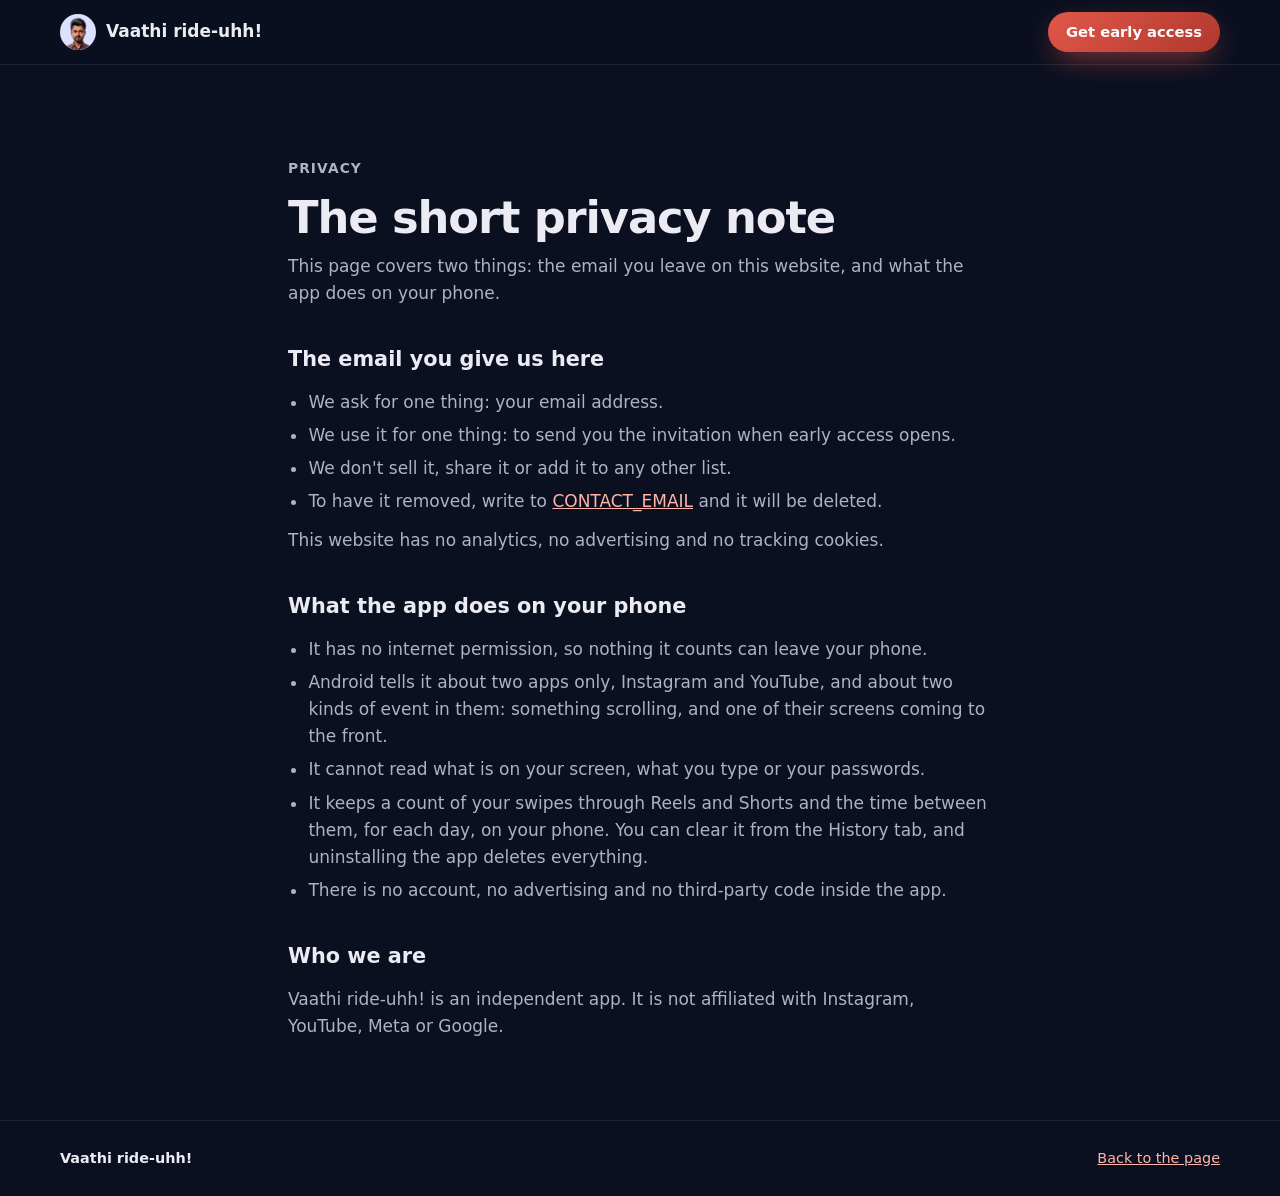
==== web/early-access/privacy.html @ 0ed6becf "Add the Vaathi ride-uhh! app and its early-access page The project had no repository until now, so t" ====
<!doctype html>
<html lang="en">
<head>
  <meta charset="utf-8">
  <meta name="viewport" content="width=device-width, initial-scale=1">
  <title>Privacy · Vaathi ride-uhh!</title>
  <meta name="theme-color" content="#0E1322">
  <link rel="icon" href="assets/vaathi-head.webp">
  <link rel="stylesheet" href="styles.css">
</head>
<body>

<header class="nav">
  <a class="brand" href="index.html">
    <img src="assets/vaathi-head.webp" alt="" width="36" height="36">
    <span>Vaathi ride-uhh!</span>
  </a>
  <a class="button button-small" href="index.html#join">Get early access</a>
</header>

<main class="prose">
  <p class="kicker">Privacy</p>
  <h1>The short privacy note</h1>
  <p>This page covers two things: the email you leave on this website, and what the app does on your phone.</p>

  <h2>The email you give us here</h2>
  <ul>
    <li>We ask for one thing: your email address.</li>
    <li>We use it for one thing: to send you the invitation when early access opens.</li>
    <li>We don't sell it, share it or add it to any other list.</li>
    <li>To have it removed, write to <a href="mailto:CONTACT_EMAIL">CONTACT_EMAIL</a> and it will be deleted.</li>
  </ul>
  <p>This website has no analytics, no advertising and no tracking cookies.</p>

  <h2>What the app does on your phone</h2>
  <ul>
    <li>It has no internet permission, so nothing it counts can leave your phone.</li>
    <li>Android tells it about two apps only, Instagram and YouTube, and about two kinds of event in them: something scrolling, and one of their screens coming to the front.</li>
    <li>It cannot read what is on your screen, what you type or your passwords.</li>
    <li>It keeps a count of your swipes through Reels and Shorts and the time between them, for each day, on your phone. You can clear it from the History tab, and uninstalling the app deletes everything.</li>
    <li>There is no account, no advertising and no third-party code inside the app.</li>
  </ul>

  <h2>Who we are</h2>
  <p>Vaathi ride-uhh! is an independent app. It is not affiliated with Instagram, YouTube, Meta or Google.</p>
</main>

<footer class="footer">
  <p><strong>Vaathi ride-uhh!</strong></p>
  <p><a href="index.html">Back to the page</a></p>
</footer>

</body>
</html>
---- web/early-access/styles.css ----
/* Vaathi ride-uhh! early-access page.
   The colours are the app's: the brick red and navy of the character's checked shirt, on the
   night-time navy the app draws across the screen when he walks in. */

:root {
  --ink: #0b1020;
  --ink-2: #111730;
  --ink-3: #1a2140;
  --line: rgba(255, 255, 255, 0.09);
  --text: #ecebf4;
  --muted: #aeb1c9;
  --red: #e2574a;
  --red-deep: #b0382d;
  --peach: #ffb4a8;
  --lavender: #b7c4ff;
  --navy: #2f3e6e;
  --radius: 24px;
  --page: min(1160px, 100% - 40px);
  --font: "Roboto", system-ui, -apple-system, "Segoe UI", "Helvetica Neue", Arial, sans-serif;
}

*,
*::before,
*::after {
  box-sizing: border-box;
}

html {
  scroll-behavior: smooth;
  scroll-padding-top: 84px;
}

body {
  margin: 0;
  background: var(--ink);
  color: var(--text);
  font: 400 17px/1.6 var(--font);
  -webkit-font-smoothing: antialiased;
  overflow-x: hidden;
}

h1,
h2,
h3,
p,
ul,
ol,
figure {
  margin: 0;
}

ul,
ol {
  padding: 0;
  list-style: none;
}

img {
  display: block;
  max-width: 100%;
  height: auto;
}

a {
  color: var(--peach);
}

a:focus-visible,
button:focus-visible,
input:focus-visible {
  outline: 3px solid var(--lavender);
  outline-offset: 3px;
}

.sr-only {
  position: absolute;
  width: 1px;
  height: 1px;
  overflow: hidden;
  clip-path: inset(50%);
  white-space: nowrap;
}

.sprite {
  position: absolute;
  width: 0;
  height: 0;
}

svg {
  width: 22px;
  height: 22px;
  flex: none;
  fill: none;
  stroke: currentColor;
  stroke-width: 2;
  stroke-linecap: round;
  stroke-linejoin: round;
}

.sprite .solid {
  fill: currentColor;
  stroke: none;
}

/* ---------- Buttons ---------- */

.button {
  display: inline-flex;
  align-items: center;
  justify-content: center;
  padding: 0 26px;
  height: 52px;
  border: 0;
  border-radius: 999px;
  background: linear-gradient(135deg, var(--red), var(--red-deep));
  color: #fff;
  font: 700 1rem/1 var(--font);
  text-decoration: none;
  white-space: nowrap;
  cursor: pointer;
  box-shadow: 0 10px 30px -8px rgba(226, 87, 74, 0.7);
  transition: transform 0.18s ease, box-shadow 0.18s ease, filter 0.18s ease;
}

.button:hover {
  transform: translateY(-2px);
  box-shadow: 0 16px 36px -8px rgba(226, 87, 74, 0.85);
  filter: brightness(1.08);
}

.button:active {
  transform: translateY(0);
}

.button[disabled] {
  opacity: 0.7;
  cursor: progress;
}

.button-small {
  height: 40px;
  padding: 0 18px;
  font-size: 0.92rem;
}

/* ---------- Top bar ---------- */

.nav {
  position: sticky;
  top: 0;
  z-index: 20;
  display: flex;
  align-items: center;
  gap: 24px;
  padding: 12px max(20px, (100% - 1160px) / 2);
  background: rgba(11, 16, 32, 0.72);
  backdrop-filter: blur(14px);
  -webkit-backdrop-filter: blur(14px);
  border-bottom: 1px solid var(--line);
}

.brand {
  display: flex;
  align-items: center;
  gap: 10px;
  margin-right: auto;
  color: var(--text);
  font-weight: 800;
  text-decoration: none;
}

.brand img {
  border-radius: 50%;
  background: #dce1ff;
}

.nav nav {
  display: flex;
  gap: 22px;
}

.nav nav a {
  color: var(--muted);
  font-size: 0.95rem;
  text-decoration: none;
  transition: color 0.15s;
}

.nav nav a:hover {
  color: var(--text);
}

/* ---------- Hero ---------- */

.hero {
  position: relative;
  overflow: hidden;
  background:
    radial-gradient(60% 70% at 12% 0%, rgba(176, 56, 45, 0.42), transparent 70%),
    radial-gradient(50% 60% at 95% 30%, rgba(47, 62, 110, 0.65), transparent 70%),
    var(--ink);
}

.particles {
  position: absolute;
  inset: 0;
  width: 100%;
  height: 100%;
  pointer-events: none;
}

.hero-grid {
  position: relative;
  width: var(--page);
  margin: 0 auto;
  padding: clamp(40px, 7vw, 88px) 0 clamp(24px, 4vw, 48px);
  display: grid;
  grid-template-columns: 1.08fr 0.92fr;
  gap: 32px;
  align-items: center;
}

.kicker {
  display: inline-flex;
  align-items: center;
  gap: 8px;
  color: var(--peach);
  font-weight: 700;
  font-size: 0.86rem;
  letter-spacing: 0.08em;
  text-transform: uppercase;
}

.kicker .dot {
  width: 8px;
  height: 8px;
  border-radius: 50%;
  background: var(--red);
  box-shadow: 0 0 0 0 rgba(226, 87, 74, 0.7);
  animation: ping 1.8s ease-out infinite;
}

h1 {
  margin-top: 14px;
  font-size: clamp(2.7rem, 6.4vw, 4.9rem);
  font-weight: 800;
  line-height: 1.02;
  letter-spacing: -0.025em;
}

.shine {
  background: linear-gradient(100deg, var(--peach) 0%, var(--red) 35%, var(--lavender) 65%, var(--peach) 100%);
  background-size: 220% 100%;
  -webkit-background-clip: text;
  background-clip: text;
  color: transparent;
  animation: shine 6s linear infinite;
}

.lead {
  margin-top: 20px;
  max-width: 34rem;
  color: var(--muted);
  font-size: clamp(1.05rem, 1.6vw, 1.22rem);
}

.lead em {
  color: var(--text);
  font-style: normal;
  font-weight: 600;
}

/* ---------- Sign-up form ---------- */

@property --turn {
  syntax: "<angle>";
  inherits: false;
  initial-value: 0deg;
}

.signup {
  margin-top: 30px;
  max-width: 34rem;
}

/* The field wears a ring of colour that keeps turning, so the eye lands on it first */
.signup-field {
  position: relative;
  display: flex;
  gap: 8px;
  padding: 7px;
  border-radius: 999px;
  background:
    linear-gradient(var(--ink-2), var(--ink-2)) padding-box,
    conic-gradient(from var(--turn), var(--red), var(--peach), var(--lavender), var(--navy), var(--red)) border-box;
  border: 2px solid transparent;
  box-shadow: 0 0 0 6px rgba(226, 87, 74, 0.1), 0 24px 60px -20px rgba(226, 87, 74, 0.55);
  animation: turn 5s linear infinite;
  transition: box-shadow 0.2s;
}

.signup-field:focus-within {
  box-shadow: 0 0 0 8px rgba(183, 196, 255, 0.18), 0 24px 60px -16px rgba(226, 87, 74, 0.7);
}

.signup-field input {
  flex: 1;
  min-width: 0;
  height: 52px;
  padding: 0 20px;
  border: 0;
  border-radius: 999px;
  background: transparent;
  color: var(--text);
  font: 500 1.08rem/1 var(--font);
}

.signup-field input::placeholder {
  color: #7d819c;
}

.signup-field input:focus-visible {
  outline: none;
}

.signup-status {
  min-height: 1.5em;
  margin-top: 12px;
  padding-left: 22px;
  font-weight: 600;
}

.signup-status.ok {
  color: #9ee6b8;
}

.signup-status.warn {
  color: var(--peach);
}

.signup-note {
  padding-left: 22px;
  color: var(--muted);
  font-size: 0.9rem;
}

.signup-large {
  max-width: 36rem;
}

.signup-large .signup-field input {
  height: 58px;
  font-size: 1.15rem;
}

.signup-large .button {
  height: 58px;
}

.trust {
  display: flex;
  flex-wrap: wrap;
  gap: 10px 22px;
  margin-top: 26px;
  color: var(--text);
  font-size: 0.95rem;
  font-weight: 500;
}

.trust li {
  display: flex;
  align-items: center;
  gap: 8px;
}

.trust svg {
  width: 20px;
  height: 20px;
  padding: 3px;
  border-radius: 50%;
  background: rgba(158, 230, 184, 0.16);
  color: #9ee6b8;
  stroke-width: 3;
}

/* ---------- The character's stage ---------- */

.stage {
  position: relative;
  display: grid;
  place-items: end center;
  min-height: clamp(420px, 62vh, 640px);
}

.halo {
  position: absolute;
  left: 50%;
  bottom: 6%;
  aspect-ratio: 1;
  border-radius: 50%;
  translate: -50% 0;
  animation: breathe 6s ease-in-out infinite;
}

.halo-1 {
  width: 96%;
  border: 1px solid rgba(255, 255, 255, 0.07);
  background: radial-gradient(circle, rgba(226, 87, 74, 0.2), transparent 68%);
}

.halo-2 {
  width: 70%;
  bottom: 14%;
  border: 1px solid rgba(255, 255, 255, 0.09);
  animation-delay: -2s;
}

.halo-3 {
  width: 44%;
  bottom: 22%;
  border: 1px dashed rgba(255, 180, 168, 0.3);
  animation: spin 40s linear infinite;
}

.vaathi {
  position: relative;
  height: clamp(400px, 60vh, 620px);
  width: auto;
  filter: drop-shadow(0 30px 40px rgba(0, 0, 0, 0.55));
}

.chip,
.says {
  position: absolute;
  z-index: 2;
  box-shadow: 0 18px 40px -12px rgba(0, 0, 0, 0.7);
  animation: float 5s ease-in-out infinite;
}

/* The app's own count bubble, counting up and then turning red */
.chip {
  top: 9%;
  left: 2%;
  display: flex;
  align-items: center;
  gap: 8px;
  padding: 6px 16px 6px 6px;
  border-radius: 999px;
  background: #e9e8f1;
  color: #1a1b26;
  font-weight: 700;
  font-size: 0.92rem;
  transition: background 0.35s, color 0.35s;
}

.chip img {
  border-radius: 50%;
  background: #dce1ff;
}

.chip.is-warning {
  background: var(--red);
  color: #fff;
}

.says {
  top: 13%;
  right: -2%;
  max-width: 15rem;
  padding: 14px 18px;
  border-radius: 20px 20px 20px 6px;
  background: var(--ink-3);
  border: 1px solid var(--line);
  font-weight: 700;
  line-height: 1.35;
  animation-delay: -2.5s;
}

.says span {
  display: block;
  transition: opacity 0.35s, transform 0.35s;
}

.says.is-changing span {
  opacity: 0;
  transform: translateY(8px);
}

/* ---------- Ticker ---------- */

.ticker {
  overflow: hidden;
  border-block: 1px solid var(--line);
  background: var(--ink-2);
}

.ticker-track {
  display: flex;
  width: max-content;
  animation: slide 36s linear infinite;
}

.ticker span {
  padding: 16px 0;
  color: var(--muted);
  font-weight: 700;
  font-size: 1.05rem;
  white-space: nowrap;
}

.ticker span::after {
  content: "✦";
  margin: 0 26px;
  color: var(--red);
}

/* ---------- Sections ---------- */

.section {
  position: relative;
  padding: clamp(64px, 9vw, 112px) 0;
}

.section > * {
  width: var(--page);
  margin-inline: auto;
}

.section-tint {
  background: linear-gradient(var(--ink-2), var(--ink));
}

.section-head {
  max-width: 44rem;
  margin: 0 auto clamp(32px, 5vw, 56px);
  text-align: center;
}

.section-head h2,
.cta h2 {
  margin-top: 10px;
  font-size: clamp(2rem, 4.4vw, 3.2rem);
  font-weight: 800;
  line-height: 1.08;
  letter-spacing: -0.02em;
}

.section-head p:last-child {
  margin-top: 14px;
  color: var(--muted);
  font-size: 1.1rem;
}

/* ---------- Feature cards ---------- */

.cards {
  display: grid;
  grid-template-columns: repeat(4, 1fr);
  gap: 16px;
}

.card {
  position: relative;
  overflow: hidden;
  padding: 24px 22px 26px;
  border: 1px solid var(--line);
  border-radius: var(--radius);
  background: linear-gradient(160deg, var(--ink-3), var(--ink-2));
  transition: transform 0.25s ease, border-color 0.25s ease, box-shadow 0.25s ease;
}

/* A patch of light that follows the pointer across the card */
.card::before {
  content: "";
  position: absolute;
  inset: 0;
  background: radial-gradient(220px circle at var(--mx, 50%) var(--my, 0%), rgba(255, 180, 168, 0.2), transparent 70%);
  opacity: 0;
  transition: opacity 0.25s;
}

.card:hover {
  transform: translateY(-6px);
  border-color: rgba(255, 180, 168, 0.4);
  box-shadow: 0 24px 50px -24px rgba(226, 87, 74, 0.6);
}

.card:hover::before {
  opacity: 1;
}

.card > * {
  position: relative;
}

.badge {
  display: grid;
  place-items: center;
  width: 46px;
  height: 46px;
  border-radius: 50%;
  background: rgba(183, 196, 255, 0.14);
  color: var(--lavender);
  transition: background 0.25s, color 0.25s, transform 0.25s;
}

.card:hover .badge {
  background: var(--red);
  color: #fff;
  transform: rotate(-8deg) scale(1.08);
}

.card h3 {
  margin-top: 16px;
  font-size: 1.14rem;
  font-weight: 800;
  line-height: 1.25;
}

.card p {
  margin-top: 8px;
  color: var(--muted);
  font-size: 0.97rem;
}

.card-accent {
  border-color: rgba(226, 87, 74, 0.55);
  background: linear-gradient(160deg, rgba(176, 56, 45, 0.5), var(--ink-2));
}

.card-accent .badge {
  background: rgba(255, 180, 168, 0.18);
  color: var(--peach);
}

/* ---------- Phones ---------- */

.phone {
  position: relative;
  width: min(250px, 68vw);
  aspect-ratio: 540 / 1188;
  flex: none;
  overflow: hidden;
  border: 8px solid #04060e;
  border-radius: 36px;
  background: #000;
  box-shadow:
    0 0 0 1px rgba(255, 255, 255, 0.12),
    0 40px 70px -30px rgba(0, 0, 0, 0.9),
    0 0 80px -30px rgba(226, 87, 74, 0.5);
}

.phone img {
  width: 100%;
  height: 100%;
  object-fit: cover;
}

/* Two or three captures taking turns, like a short clip */
.phone-cycle img {
  position: absolute;
  inset: 0;
  opacity: 0;
  animation: cycle-2 7s infinite;
}

.phone-cycle img:nth-child(2) {
  animation-delay: 3.5s;
}

.phone-cycle-3 img {
  animation-name: cycle-3;
  animation-duration: 9s;
}

.phone-cycle-3 img:nth-child(2) {
  animation-delay: 3s;
}

.phone-cycle-3 img:nth-child(3) {
  animation-delay: 6s;
}

.steps {
  display: grid;
  grid-template-columns: repeat(3, 1fr);
  gap: 28px;
}

.step {
  display: flex;
  flex-direction: column;
  align-items: center;
  gap: 26px;
  text-align: center;
}

.step-number {
  display: inline-grid;
  place-items: center;
  width: 36px;
  height: 36px;
  border-radius: 50%;
  background: var(--red);
  color: #fff;
  font-weight: 800;
}

.step h3 {
  margin-top: 12px;
  font-size: 1.3rem;
  font-weight: 800;
}

.step p {
  margin-top: 8px;
  max-width: 20rem;
  color: var(--muted);
}

/* ---------- Privacy ---------- */

.privacy {
  overflow: hidden;
  background:
    radial-gradient(70% 90% at 50% 0%, rgba(176, 56, 45, 0.5), transparent 70%),
    var(--ink);
  border-block: 1px solid var(--line);
}

.privacy .particles {
  width: 100%;
  margin: 0;
}

.privacy-inner {
  position: relative;
}

.pillars {
  display: grid;
  grid-template-columns: repeat(4, 1fr);
  gap: 16px;
}

.pillar {
  padding: 26px 22px;
  border: 1px solid rgba(255, 255, 255, 0.12);
  border-radius: var(--radius);
  background: rgba(11, 16, 32, 0.55);
  backdrop-filter: blur(8px);
  -webkit-backdrop-filter: blur(8px);
}

.pillar svg {
  width: 34px;
  height: 34px;
  color: var(--peach);
}

.pillar h3 {
  margin-top: 14px;
  font-size: 1.14rem;
  font-weight: 800;
}

.pillar p {
  margin-top: 8px;
  color: var(--muted);
  font-size: 0.97rem;
}

.privacy-foot {
  margin-top: 34px;
  color: var(--muted);
  text-align: center;
}

/* ---------- Gallery ---------- */

.gallery {
  display: flex;
  justify-content: center;
  align-items: flex-end;
  gap: clamp(16px, 4vw, 48px);
}

.gallery figure {
  display: flex;
  flex-direction: column;
  align-items: center;
  gap: 16px;
}

.gallery figure:nth-child(2) .phone {
  width: min(290px, 72vw);
}

.gallery figcaption {
  color: var(--muted);
  font-weight: 600;
}

/* ---------- Closing call ---------- */

.cta {
  position: relative;
  overflow: hidden;
  padding: clamp(56px, 8vw, 96px) 0 0;
  background:
    radial-gradient(60% 80% at 80% 100%, rgba(176, 56, 45, 0.55), transparent 70%),
    radial-gradient(50% 70% at 0% 60%, rgba(47, 62, 110, 0.7), transparent 70%),
    var(--ink-2);
  border-top: 1px solid var(--line);
}

.cta-inner {
  position: relative;
  width: var(--page);
  margin: 0 auto;
  display: grid;
  grid-template-columns: auto 1fr;
  gap: clamp(24px, 5vw, 72px);
  align-items: end;
}

.cta-vaathi {
  height: clamp(320px, 46vh, 480px);
  width: auto;
  filter: drop-shadow(0 20px 40px rgba(0, 0, 0, 0.6));
}

.cta-copy {
  padding-bottom: clamp(40px, 7vw, 88px);
}

.cta-copy > p {
  margin-top: 14px;
  max-width: 34rem;
  color: var(--muted);
  font-size: 1.12rem;
}

/* ---------- Footer ---------- */

.footer {
  display: flex;
  flex-wrap: wrap;
  justify-content: space-between;
  gap: 12px 24px;
  padding: 26px max(20px, (100% - 1160px) / 2);
  border-top: 1px solid var(--line);
  color: var(--muted);
  font-size: 0.9rem;
}

.footer strong {
  color: var(--text);
}

/* ---------- Plain text page ---------- */

.prose {
  width: min(44rem, 100% - 40px);
  margin: 0 auto;
  padding: clamp(40px, 7vw, 80px) 0;
}

.prose h1 {
  font-size: clamp(2rem, 5vw, 2.8rem);
}

.prose h2 {
  margin-top: 36px;
  font-size: 1.3rem;
  font-weight: 800;
}

.prose p,
.prose ul {
  margin-top: 12px;
  color: var(--muted);
}

.prose ul {
  padding-left: 1.2em;
  list-style: disc;
}

.prose li + li {
  margin-top: 6px;
}

/* ---------- Confetti ---------- */

.confetti {
  position: fixed;
  inset: 0;
  z-index: 50;
  width: 100%;
  height: 100%;
  pointer-events: none;
}

/* ---------- Appearing on scroll ---------- */

.js .reveal {
  opacity: 0;
  transform: translateY(28px);
  transition: opacity 0.7s ease, transform 0.7s cubic-bezier(0.2, 0.7, 0.2, 1);
  transition-delay: var(--delay, 0ms);
}

.js .reveal.in {
  opacity: 1;
  transform: none;
}

/* ---------- Motion ---------- */

@keyframes turn {
  to {
    --turn: 360deg;
  }
}

@keyframes shine {
  to {
    background-position: -220% 0;
  }
}

@keyframes ping {
  to {
    box-shadow: 0 0 0 12px rgba(226, 87, 74, 0);
  }
}

@keyframes breathe {
  50% {
    scale: 1.05;
  }
}

@keyframes spin {
  to {
    rotate: 360deg;
  }
}

@keyframes float {
  50% {
    translate: 0 -10px;
  }
}

@keyframes slide {
  to {
    transform: translateX(-50%);
  }
}

@keyframes cycle-2 {
  0%,
  45% {
    opacity: 1;
  }
  55%,
  100% {
    opacity: 0;
  }
}

@keyframes cycle-3 {
  0%,
  30% {
    opacity: 1;
  }
  37%,
  100% {
    opacity: 0;
  }
}

/* ---------- Narrower screens ---------- */

@media (max-width: 1020px) {
  .cards,
  .pillars {
    grid-template-columns: repeat(2, 1fr);
  }
}

@media (max-width: 860px) {
  .nav nav {
    display: none;
  }

  .hero-grid {
    grid-template-columns: 1fr;
  }

  .stage {
    min-height: 400px;
  }

  .vaathi {
    height: 400px;
  }

  .steps {
    grid-template-columns: 1fr;
    gap: 48px;
  }

  /* The phones go side by side in a row that can be swiped */
  .gallery {
    justify-content: flex-start;
    overflow-x: auto;
    padding: 0 20px 24px;
    width: 100%;
    scroll-snap-type: x mandatory;
  }

  .gallery figure {
    scroll-snap-align: center;
  }

  .cta-inner {
    grid-template-columns: 1fr;
  }

  .cta-vaathi {
    order: 2;
    height: 300px;
    margin: 0 auto;
  }

  .cta-copy {
    padding-bottom: 8px;
  }
}

@media (max-width: 560px) {
  body {
    font-size: 16px;
  }

  .cards,
  .pillars {
    grid-template-columns: 1fr;
  }

  /* The button drops under the field, each the full width */
  .signup-field {
    flex-direction: column;
    border-radius: 30px;
  }

  .signup-field input {
    text-align: center;
  }

  .signup-status,
  .signup-note {
    padding-left: 0;
    text-align: center;
  }

  /* The bubble and the count sit above his head, where there is room for them */
  .stage {
    min-height: 510px;
  }

  .vaathi {
    height: 370px;
  }

  .chip {
    top: 0;
    left: 0;
  }

  .says {
    top: 52px;
    right: 0;
    max-width: 12rem;
    font-size: 0.9rem;
  }

  .nav .button-small {
    display: none;
  }
}

@media (prefers-reduced-motion: reduce) {
  *,
  *::before,
  *::after {
    animation: none !important;
    transition: none !important;
  }

  html {
    scroll-behavior: auto;
  }

  .particles,
  .confetti {
    display: none;
  }

  .js .reveal {
    opacity: 1;
    transform: none;
  }

  .phone-cycle img:first-child {
    opacity: 1;
  }
}
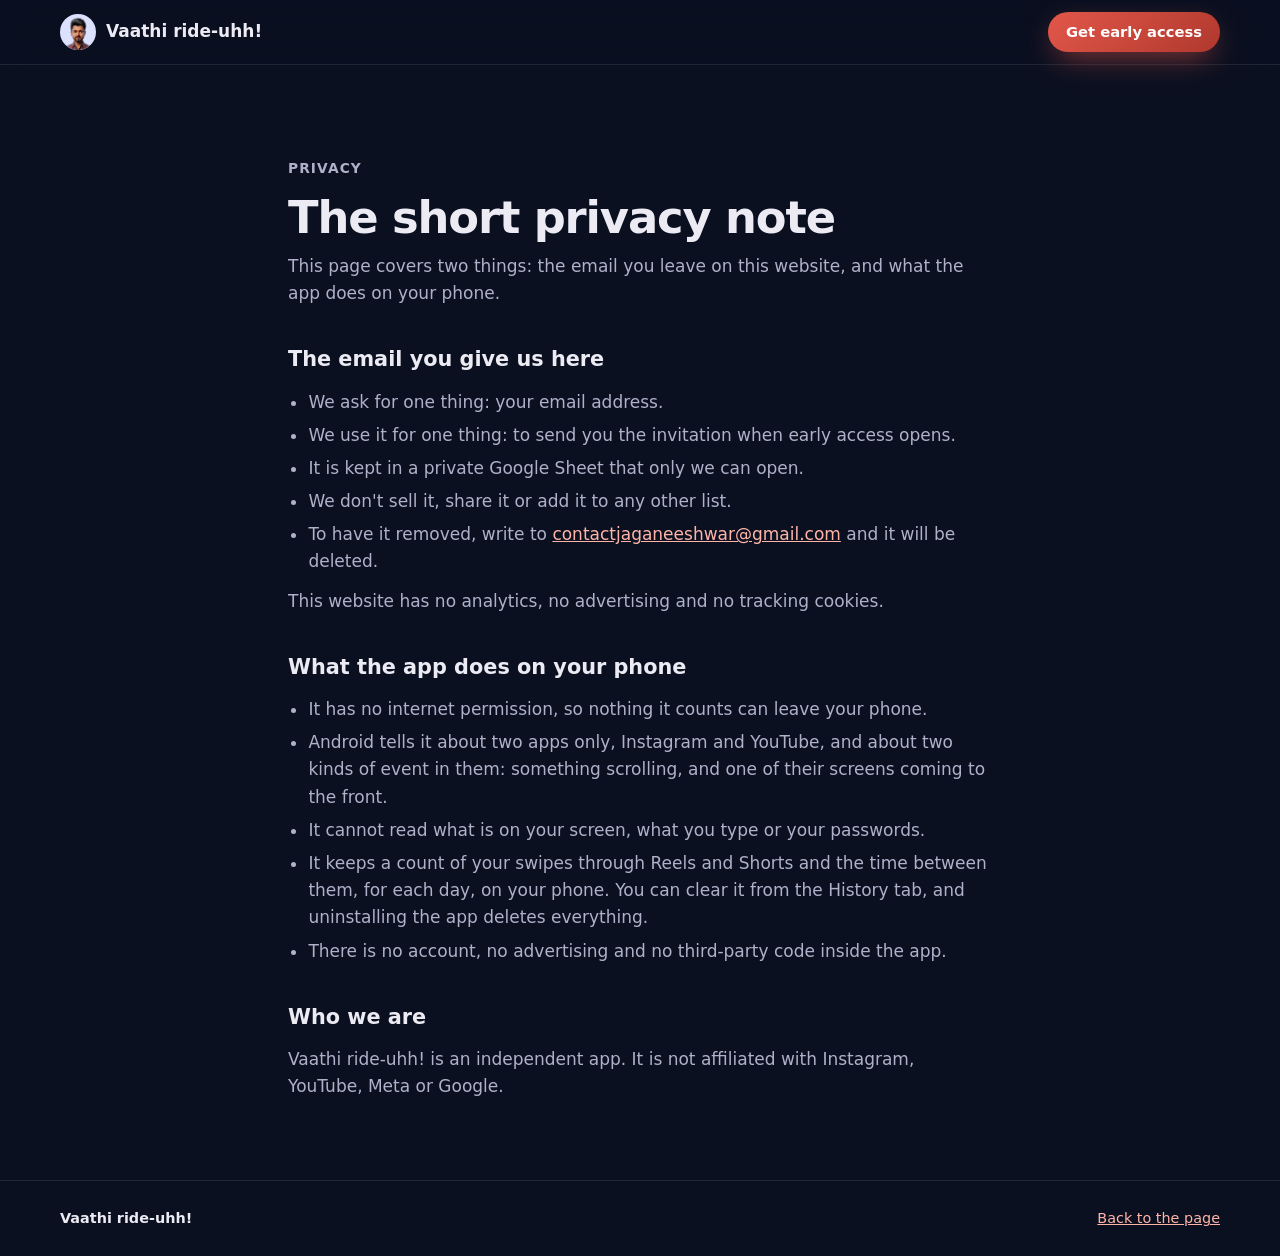
==== commit 1c0f3071: "Collect sign-ups in a Google Sheet The form had nowhere to send addresses. It now posts them to a Go" ====
--- a/web/early-access/privacy.html
+++ b/web/early-access/privacy.html
@@ -27,8 +27,9 @@
   <ul>
     <li>We ask for one thing: your email address.</li>
     <li>We use it for one thing: to send you the invitation when early access opens.</li>
+    <li>It is kept in a private Google Sheet that only we can open.</li>
     <li>We don't sell it, share it or add it to any other list.</li>
-    <li>To have it removed, write to <a href="mailto:CONTACT_EMAIL">CONTACT_EMAIL</a> and it will be deleted.</li>
+    <li>To have it removed, write to <a href="mailto:contactjaganeeshwar@gmail.com">contactjaganeeshwar@gmail.com</a> and it will be deleted.</li>
   </ul>
   <p>This website has no analytics, no advertising and no tracking cookies.</p>
 
